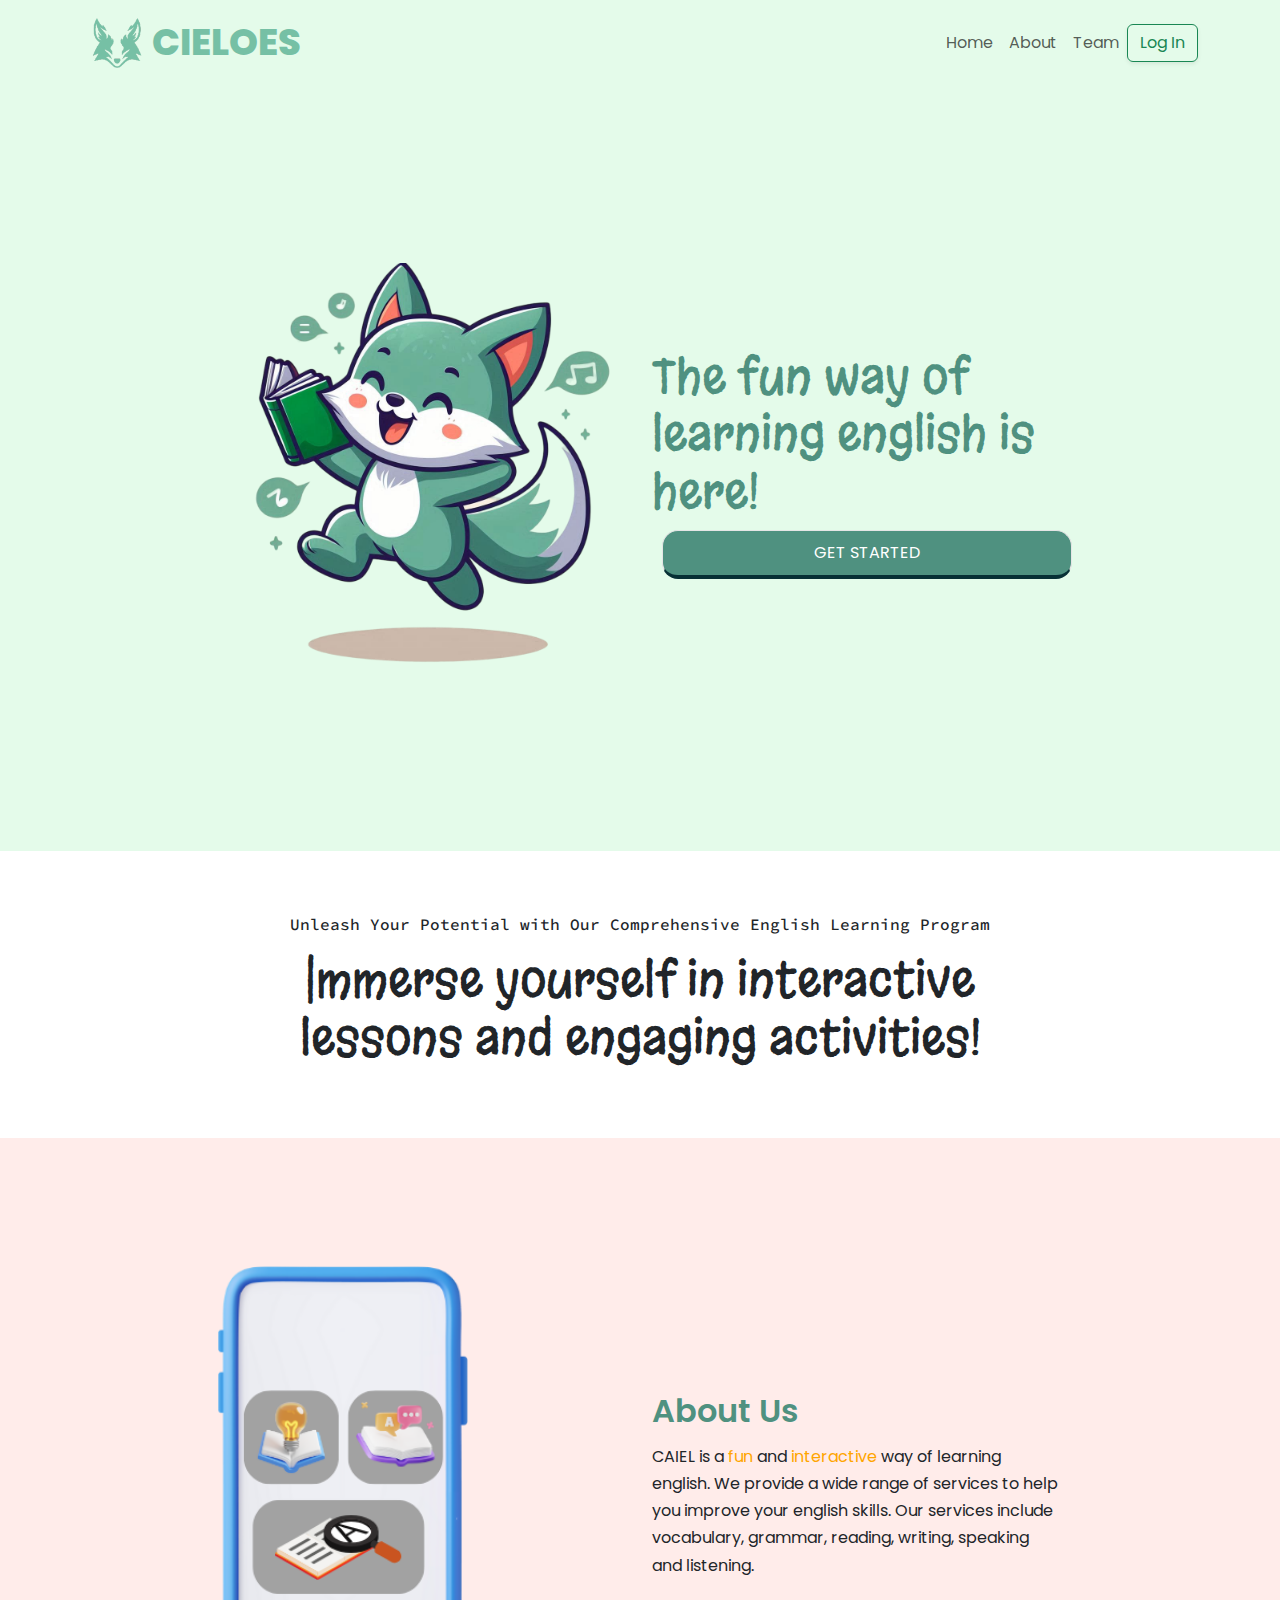
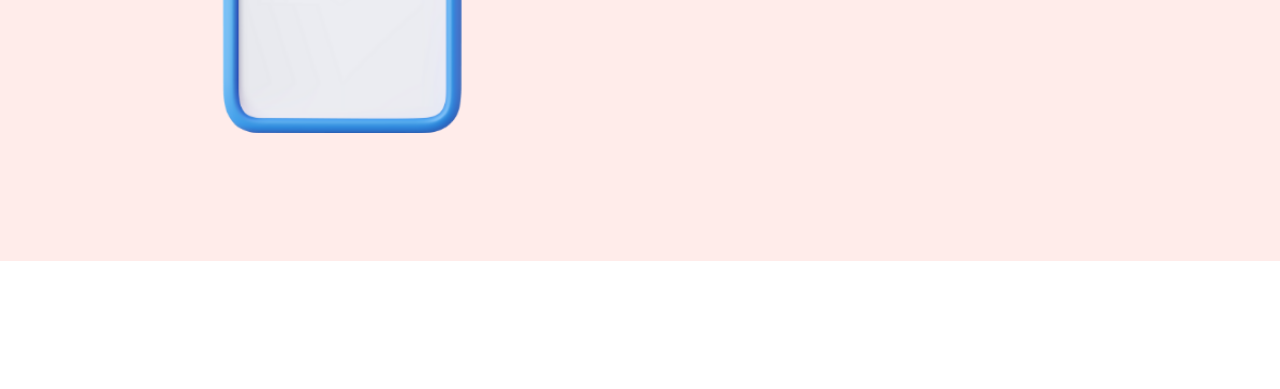
==== public/index.html @ 75e1c518 "initial" ====
<!doctype html>
<html lang="en">
  <head>
    <meta charset="utf-8">
    <meta name="viewport" content="width=device-width, initial-scale=1">
    <link rel="stylesheet" href="/css/homepage.css">
    <link rel="shortcut icon" href="/images/cieloeslogo.png" type="image/x-icon">
    <title>Home Page</title>
    <link href="https://cdn.jsdelivr.net/npm/bootstrap@5.3.3/dist/css/bootstrap.min.css" rel="stylesheet" integrity="sha384-QWTKZyjpPEjISv5WaRU9OFeRpok6YctnYmDr5pNlyT2bRjXh0JMhjY6hW+ALEwIH" crossorigin="anonymous">
  </head>
  <body>
    
    <nav class="navbar navbar-expand-lg navbar sticky-top" style="background-color: #E4FBEA;">
      <div class="container">
        <img src="/images/cieloeslogo.png" height="70" width="auto" alt="Cieloes Logo">
        <a class="navbar-brand" href="#"><span class="light-green" style="font-size:2.3rem;">CIELOES</span></a>
        <button class="navbar-toggler" type="button" data-bs-toggle="collapse" data-bs-target="#navbarSupportedContent" aria-controls="navbarSupportedContent" aria-expanded="false" aria-label="Toggle navigation">
          <span class="navbar-toggler-icon"></span>
        </button>
        <div class="collapse navbar-collapse" id="navbarSupportedContent">
          <ul class="navbar-nav ms-auto mb-2 mb-lg-0">
            <li class="nav-item">
              <a class="nav-link" href="#home">Home</a>
            </li>
            <li class="nav-item">
              <a class="nav-link" href="#about">About</a>
            </li>
            <li class="nav-item">
              <a class="nav-link" href="#team">Team</a>
            </li>
        </div>
        <a href="#" class="btn btn-outline-success shadow-sm d-sm d-block" data-bs-toggle="modal" data-bs-backdrop="false" data-bs-target="#loginModal">Log In</a>
      </div>
    </nav>

    <section class="home" id="home" style="background-color: #E4FBEA;">
      <div class="home-img">
          <img src="/images/happyfaks.png">
      </div>
      
      
      <div class="content">
          <h1>The fun way of learning english is here!</h1>
          <button class="get-started">GET STARTED</button>
      </div>
  </section>
  <section class="additional" id="additional">
    <h6>Unleash Your Potential with Our Comprehensive English Learning Program</h6>
    <h4>|mmerse yourself in interactive lessons and engaging activities!</h4>
  </section>
  
  <!-- About Section -->
  <section class="about" id="about" style="background-color: #FFECEA;">
    <div class="about-img">
        <img src="/images/phone3D.png">
    </div>

    <div class="about-text">
        <h4>About Us</h4>
        <p>CAIEL is a <span id="orangespan">fun</span> and <span>interactive</span> way of learning english. We provide a wide range of services to help you improve your english skills. Our services include vocabulary, grammar, reading, writing, speaking and listening.</p>
    </div>
</section>

<!--Team Section-->
<section class="" id="team">


</section>

<!--Modal Login-->  

<!-- Modal -->
<div class="modal fade" id="loginModal" tabindex="-1" aria-hidden="true">
  <div class="modal-dialog modal-dialog-centered modal-fullscreen">
    <div class="modal-content bg-transparent">
        
      
      <div class="modal-body">
        
        <div class="container d-flex justify-content-center align-items-center min-vh-100">
          <button type="button" class="btn-close" data-bs-dismiss="modal" aria-label="Close"></button>
          <!----------------------- Login Container -------------------------->
      
                  <div class="row border rounded-5 p-3 bg-white shadow box-area">
      
          <!--------------------------- Left Box ----------------------------->
      
                      <div class="col-md-6 rounded-4 d-flex justify-content-center align-items-center flex-column left-box" style="background-color: #E0FFE8;">
                          <div class="featured-image mb-3">
                              <img src="/images/loginimage.png" class="img-fluid" style="width: 250px">
                          </div>
                          <p class="fs-2" style="font-family:'Courier New', Courier, monospace; font-weight: 600;">Log In</p>
                          <small class="text-wrap text-center fs-5" style="width: 17rem; font-family: 'Courier New', Courier, monospace;">Jump into the fun with fellow students!</small>
                      </div>
      
          <!-------------------- ------ Right Box ---------------------------->
      
                  <div class="col-md-6 right-box">
                      <div class="row align-items-center">
                          <div class="header-text mb-4">
                              <p class="fs-3 text-center">Welcome back to <span style="color: #76C0A5;">Cieloes!</span></p>
                              
                          </div>
                          <div class="input-group mb-3">
                              <input type="text" class="form-control form-control-lg bg-light fs-6" placeholder="Email">
                          </div>
                          <div class="input-group mb-1">
                              <input type="password" class="form-control form-control-lg bg-light fs-6" placeholder="Password">
                          </div>
                          <div class="input-group mb-5 d-flex justify-content-between">
                              <div class="form-check">
                                  <input type="checkbox" class="form-check-input" id="passwordSee">
                                  <label for="passwordSee" class="form-check-label text-secondary"><small>See Password</small></label>
                              </div>
                              <div class="forgot">
                                  <small><a href="#">Forgot Password?</a></small>
                              </div>
                          </div>
                          <div class="input-group mb-3">
                              <button class="btn btn-lg btn-primary w-100 fs-6">Log In</button>
                          </div>
                          <div class="input-group mb-3">
                              <button class="btn btn-lg btn-light w-100 fs-6"><img src="/images/google.png" style="width:20px"><small>Sign in with Google</small></button>
                          </div>
                          <div class="row">
                              <small>Don't have an account?<a href="#">Sign Up</a></small>
                          </div>
                      </div>
                  </div>
          </div>    
      </div>
      </div>
    </div>
  </div>
</div>
    
    <script src="https://cdn.jsdelivr.net/npm/bootstrap@5.3.3/dist/js/bootstrap.bundle.min.js" integrity="sha384-YvpcrYf0tY3lHB60NNkmXc5s9fDVZLESaAA55NDzOxhy9GkcIdslK1eN7N6jIeHz" crossorigin="anonymous"></script>
  </body>
</html>
---- css/homepage.css ----
@import url('https://fonts.googleapis.com/css2?family=Poppins:ital,wght@0,100;0,200;0,300;0,400;0,500;0,600;0,700;0,800;0,900;1,100;1,200;1,300;1,400;1,500;1,600;1,700;1,800;1,900&display=swap');
@import url('https://fonts.googleapis.com/css2?family=Margarine&display=swap');
@import url('https://fonts.googleapis.com/css2?family=Margarine&family=Source+Code+Pro:ital,wght@0,200..900;1,200..900&display=swap');

::-webkit-scrollbar{
  display:none;
}

.light-green{
  color: #76C0A5;
}

.logofont-size{
  font-size: 1.5rem;
}

*{
  margin: 0;
  padding: 0;
  box-sizing: border-box;
  font-family: 'Poppins', sans-serif;
  scroll-behavior: smooth;
  list-style: none;
  text-decoration: none;
}

input:focus, textarea:focus, select:focus {
  outline: none;
}


:root{
  --text: #282828;
  --background: #F9EEE0;
  --primary: #4F9180;
  --secondary: #76C0A5;
  --accent: #073035;
  --big-font: 3rem;
  --h2-font: 2rem;
  --p-font:1rem;
}

*::selection{
  background-color: var(--secondary);
  color: var(--text);
}

body{
  font-family: 'Poppins', sans-serif;
  color:var(--text);
  background: var(--background);
}

.navber{
  background-color: var(--backgrounds);
  padding: 30px 50px;
}

.navbar-brand{
    color: #79b751;
    font-weight: 800;
    font-size: 2.9rem;
}

/*Home Section*/
section{
  padding: 5% 17%;
}

.home{
  width:100%;
  min-height: 85vh;
  display: grid;
  grid-template-columns: repeat(2, 1fr);
  grid-gap: 1.5rem;
  align-items: center;
}

.home-img img{
  max-width: 100%;
  width:600px;
  height: auto;
}

.content h1{
  font-size: var(--big-font);
  color: var(--primary);
  font-family: 'Margarine', cursive;
}

.content p{
  font-size: var(--h2-font);
  margin: 1rem 0 2rem;
}

.get-started{
  color: #fff;
  background-color: var(--primary);
  min-width: 100%;
  border: 1px solid #e5e5e5;
  border-bottom: 4px solid var(--accent);
  margin: 10px;
  transition: all 0.1s;
  padding: 10px 10px;
  cursor: pointer;
  border-radius: 1rem;
  display: flex;
  justify-content: center;
  align-items: center;
} 

.get-started:hover {
  background-color: var(--secondary); 
}
.get-started:active {
  border-bottom-width: 2px; 
}
.get-started:focus {
  outline: none; 
  box-shadow: none; 
  color: white;
}

/*Additional Section*/
.additional{
  align-items: center;
  text-align:center;
}

.additional h4{
  font-family: 'Margarine', cursive;
  font-size: var(--big-font);
}

.additional h6{
  font-family: 'Source Code Pro', monospace;
  margin-bottom: 2%;
}

/*Buttons*/
.btn-primary {
  border-radius: 0.75rem; 
  height: 2.75rem; 
  padding: 0.5rem 1rem;
  background-color: #38a169;
  border: 2px solid #2f855a; 
  border-bottom-width: 4px; 
  color: white; 
  outline: none; 
  box-shadow: none; 
}
.btn-primary:hover {
  background-color: rgba(56, 161, 105, 0.9); 
}
.btn-primary:active {
  border-bottom-width: 2px; 
}
.btn-primary:focus {
  outline: none; 
  box-shadow: none; 
  color: white;
}

/*About Section*/
/* about */
.about{
  font-family: 'Nunito', sans-serif;
  display: grid;
  grid-template-columns: repeat(2, 2fr);
  grid-gap: 1.5rem;
  align-items: center;
  padding: 10% 17%;
}

.about-img img{
  max-width: 100%;
  width:250px;
  height: auto;
}

.about-text h4{
  font-size: var(--h2-font);
  color: var(--primary);
  font-weight: 600;
}

.about-text p span{
  color: orange;
}

.about-text p{
  font-size: var(--p-font);
  margin: 0.8rem 0 1.8rem;
  line-height: 1.7;
}

.box-area{
  width: 930px;
}

.modal-content {
  background-color: none;
  border: none;
}

.btn-close{
  position: absolute;
  top: 130px;
  right: 190px; 
}
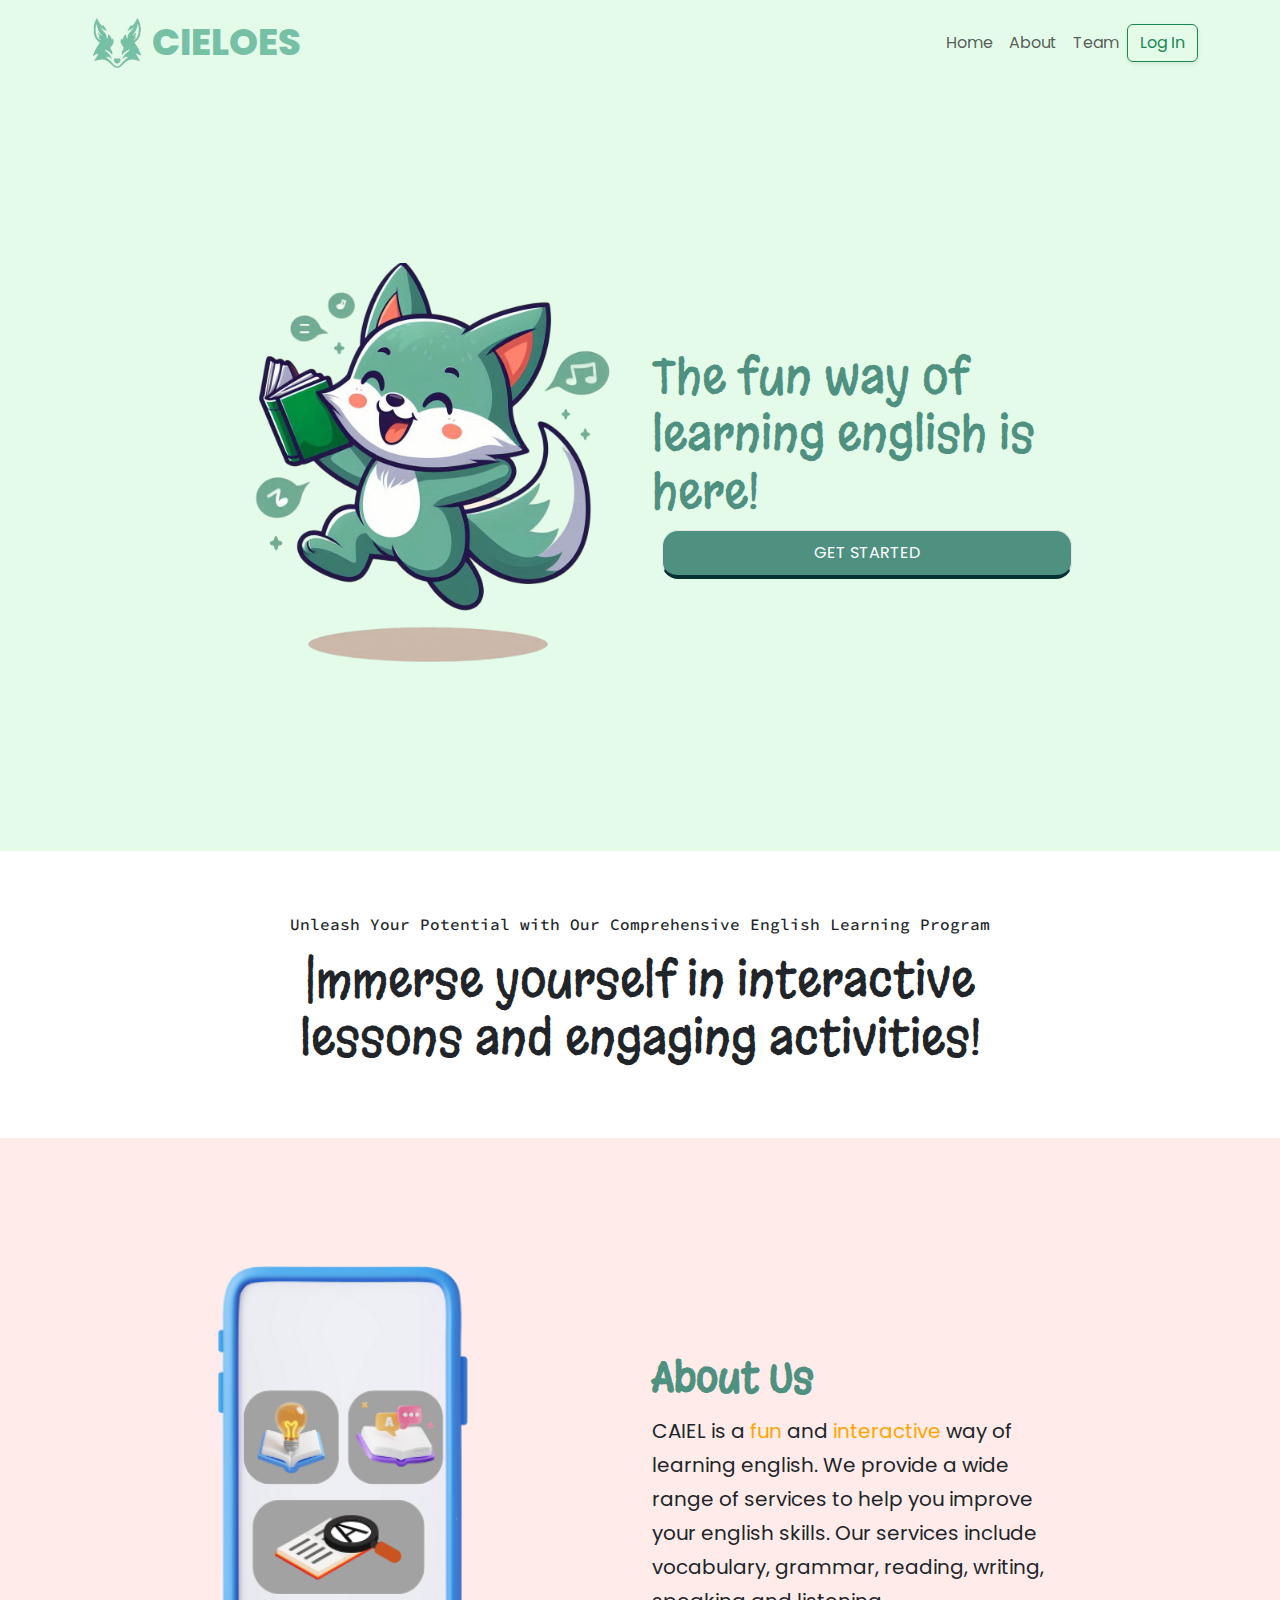
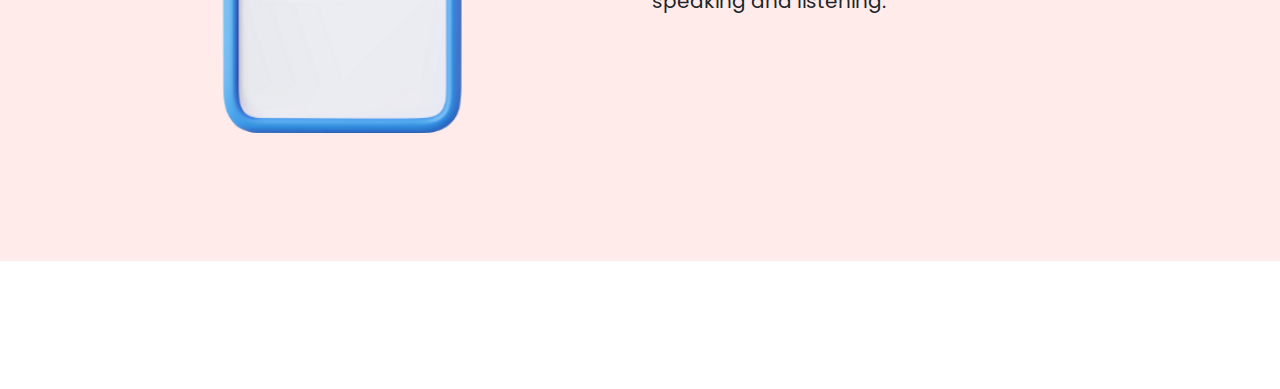
==== commit 18133c76: "signup" ====
--- a/public/index.html
+++ b/public/index.html
@@ -4,6 +4,7 @@
     <meta charset="utf-8">
     <meta name="viewport" content="width=device-width, initial-scale=1">
     <link rel="stylesheet" href="/css/homepage.css">
+    <link rel="stylesheet" href="/css/mediaqueries.css">
     <link rel="shortcut icon" href="/images/cieloeslogo.png" type="image/x-icon">
     <title>Home Page</title>
     <link href="https://cdn.jsdelivr.net/npm/bootstrap@5.3.3/dist/css/bootstrap.min.css" rel="stylesheet" integrity="sha384-QWTKZyjpPEjISv5WaRU9OFeRpok6YctnYmDr5pNlyT2bRjXh0JMhjY6hW+ALEwIH" crossorigin="anonymous">
@@ -29,7 +30,7 @@
               <a class="nav-link" href="#team">Team</a>
             </li>
         </div>
-        <a href="#" class="btn btn-outline-success shadow-sm d-sm d-block" data-bs-toggle="modal" data-bs-backdrop="false" data-bs-target="#loginModal">Log In</a>
+        <a href="#" class="btn btn-outline-success shadow-sm d-sm d-block ml-2" data-bs-toggle="modal" data-bs-backdrop="false" data-bs-target="#loginModal">Log In</a>
       </div>
     </nav>
 
@@ -56,21 +57,22 @@
     </div>
 
     <div class="about-text">
-        <h4>About Us</h4>
-        <p>CAIEL is a <span id="orangespan">fun</span> and <span>interactive</span> way of learning english. We provide a wide range of services to help you improve your english skills. Our services include vocabulary, grammar, reading, writing, speaking and listening.</p>
+        <h4 class="fs-1" style="font-family: 'Margarine', cursive;">About Us</h4>
+        <p class="fs-5">CAIEL is a <span id="orangespan">fun</span> and <span>interactive</span> way of learning english. We provide a wide range of services to help you improve your english skills. Our services include vocabulary, grammar, reading, writing, speaking and listening.</p>
     </div>
 </section>
 
 <!--Team Section-->
 <section class="" id="team">
 
+  
 
 </section>
 
 <!--Modal Login-->  
 
 <!-- Modal -->
-<div class="modal fade" id="loginModal" tabindex="-1" aria-hidden="true">
+<div class="modal" id="loginModal" tabindex="-1" aria-hidden="true">
   <div class="modal-dialog modal-dialog-centered modal-fullscreen">
     <div class="modal-content bg-transparent">
         
--- a/css/mediaqueries.css
+++ b/css/mediaqueries.css
@@ -0,0 +1,217 @@
+@media(max-width:1560px){
+    header{
+        padding: 15px 40px;
+    }
+    :root{
+        --big-font: 3rem;
+        --h2-font: 2rem;
+    }
+    
+}
+
+@media(max-width: 1140px){
+    section{
+        padding: 50px 8%;
+    }
+    .menu-icon{
+        display: initial;
+        color: var(--primary);
+        cursor: pointer;
+    }
+    header .navbar{
+        position: absolute;
+        top: -200px;
+        left: 0;
+        right: 0;
+        display: flex;
+        flex-direction: column;
+        text-align: center;
+        background: var(--primary);
+        transition: top .3s;
+        z-index: 1001;
+    }
+
+    header .navbar .active{
+        top: 70px;
+    }
+
+    .navbar a{
+        padding:1.5rem;
+        display: block;
+    }
+
+
+    .login-container .username{
+        width: 100%;
+    }
+
+    .login-modal .password{
+        width: 100%;
+    }
+
+    .login-btn{
+        width: 100%;
+    }
+
+    .signup-modal .user_fname {
+        width: 100%;
+    }
+
+    .signup-modal .user_lname {
+        width: 100%;
+    }
+
+    .signup-modal .user_name {
+        width: 100%;
+    }
+
+    .signup-modal .user_email {
+        width: 100%;
+    }
+
+    .signup-modal .user_password {
+        width: 100%;
+    }
+
+    .signup-modal .user_cpassword {
+        width: 100%;
+    }
+
+    .signup-modal .Gradelevel {
+        width: 100%;
+    }
+
+}
+
+@media(max-width: 720px){
+    header{
+        padding: 10px 16px;
+    }
+    .home{
+        grid-template-columns: 1fr;
+        text-align: center;
+    }
+    .about{
+        grid-template-columns: 1fr;
+        text-align: center;
+    }
+    section{
+        padding: 100px 7%;
+    }
+    .login-modal .username{
+        width: 120%;
+    }
+
+    .login-modal .password{
+        width: 120%;
+    }
+
+    .signup-modal .user_lname {
+        width: 120%;
+    }
+
+    .signup-modal .user_name {
+        width: 120%;
+    }
+
+    .signup-modal .user_email {
+        width: 120%;
+    }
+
+    .signup-modal .user_password {
+        width: 120%;
+    }
+
+    .signup-modal .user_cpassword {
+        width: 120%;
+    }
+
+    .signup-modal .Gradelevel {
+        width: 120%;
+    }
+}
+
+@media(max-width: 575px){
+    .login-container{
+        width: 80%;
+    }
+    .login-modal .username{
+        width: 130%;
+    }
+
+    .login-modal .password{
+        width: 130%;
+    }
+
+    .signup-container{
+        width: 90%;
+    }
+
+    .signup-modal{
+        width:100%;
+    }
+
+    .signup-modal .user_fname{
+        width: 130%;
+    }
+
+    .signup-modal .user_lname{
+        width: 130%;
+    }
+
+    .signup-modal .user_name{
+        width: 130%;
+    }
+
+    .signup-modal .user_email{
+        width: 130%;
+    }
+    .signup-modal .user_password{
+        width: 130%;
+    }
+
+    .signup-modal .user_cpassword{
+        width: 130%;
+    }
+
+    .signup-modal .Gradelevel{
+        width: 130%;
+    }
+}
+
+
+@media(max-width: 575px){
+    .contact-container{
+        width: 90%;
+    }
+    .contact-input{
+        width: 140%;
+    } 
+
+}
+
+@media(max-width: 720px){
+    .contact-container{
+        width: 90%;
+    }
+    .contact-input{
+        width: 120%;
+    } 
+
+}
+
+@media(max-width: 412px){
+    .contact-container{
+        width: 90%;
+    }
+    .contact-input{
+        width: 140%;
+    } 
+
+    .btn-close{
+        z-index: 1;
+        position: absolute;
+        left: 83%;
+        margin-top:-165%;
+    }
+}